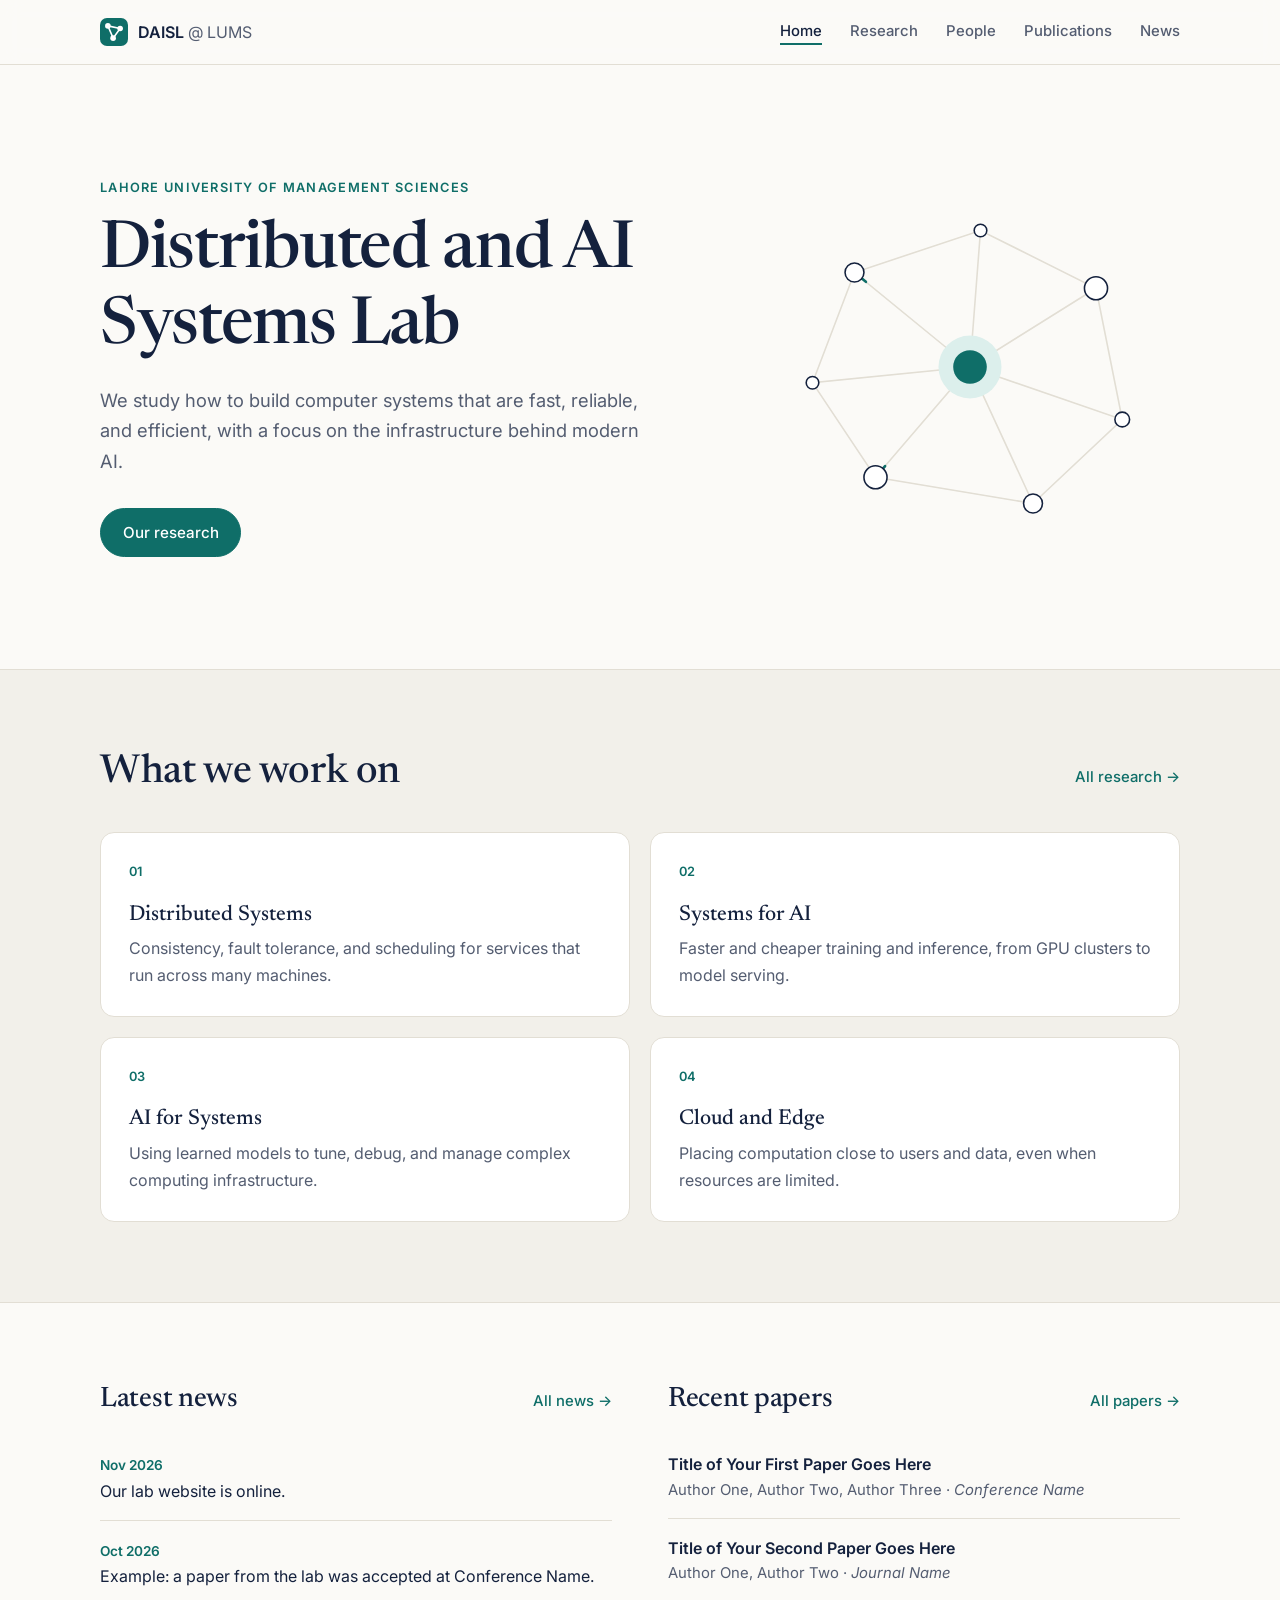
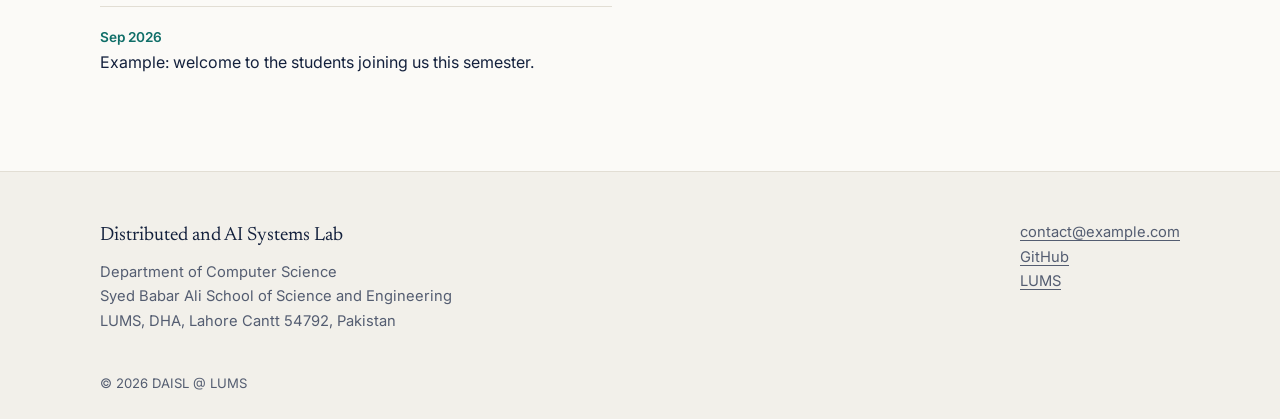
==== index.html @ 784e1e5e "Add multi-page website for the DAISL lab Static HTML and CSS with no build step: Home, Research, Peo" ====
<!doctype html>
<html lang="en">
<head>
  <meta charset="utf-8">
  <meta name="viewport" content="width=device-width, initial-scale=1">
  <title>Distributed and AI Systems Lab @ LUMS</title>
  <meta name="description" content="The Distributed and AI Systems Lab (DAISL) at LUMS researches distributed systems and the infrastructure behind modern AI.">
  <meta property="og:title" content="Distributed and AI Systems Lab @ LUMS">
  <meta property="og:description" content="Research on distributed systems and the infrastructure behind modern AI.">
  <meta property="og:type" content="website">

  <link rel="icon" href="assets/favicon.svg" type="image/svg+xml">
  <link rel="preconnect" href="https://fonts.googleapis.com">
  <link rel="preconnect" href="https://fonts.gstatic.com" crossorigin>
  <link href="https://fonts.googleapis.com/css2?family=Inter:wght@400;500;600&family=Newsreader:opsz,wght@6..72,400;6..72,500&display=swap" rel="stylesheet">
  <link rel="stylesheet" href="assets/styles.css">
</head>
<body>
  <a class="skip-link" href="#main">Skip to content</a>

  <!-- Header: the same on every page. aria-current marks the open page. -->
  <header class="site-header">
    <div class="wrap header-inner">
      <a class="brand" href="index.html">
        <img src="assets/favicon.svg" alt="" width="28" height="28">
        <span>DAISL <span class="brand-sub">@ LUMS</span></span>
      </a>
      <nav aria-label="Main">
        <a href="index.html" aria-current="page">Home</a>
        <a href="research.html">Research</a>
        <a href="people.html">People</a>
        <a href="publications.html">Publications</a>
        <a href="news.html">News</a>
      </nav>
    </div>
  </header>

  <main id="main">

    <!-- ============ Hero ============ -->
    <section class="hero">
      <div class="wrap hero-inner">
        <div>
          <p class="eyebrow">Lahore University of Management Sciences</p>
          <h1>Distributed and AI Systems Lab</h1>
          <p class="lead">We study how to build computer systems that are fast, reliable, and efficient, with a focus on the infrastructure behind modern AI.</p>
          <div class="actions">
            <a class="button primary" href="research.html">Our research</a>
          </div>
        </div>

        <!-- Decorative network graphic -->
        <svg class="network" viewBox="0 0 400 360" aria-hidden="true" focusable="false">
          <g class="edges">
            <path d="M200 180 L90 90 L210 50 L320 105 L200 180 L345 230 L260 310 L200 180 L110 285 L50 195 L200 180"/>
            <path d="M90 90 L50 195 M210 50 L200 180 M320 105 L345 230 M110 285 L260 310"/>
          </g>
          <g class="signals">
            <path d="M90 90 L200 180 L345 230"/>
            <path d="M110 285 L200 180 L320 105"/>
          </g>
          <g class="nodes">
            <circle cx="90" cy="90" r="9"/>
            <circle cx="210" cy="50" r="6"/>
            <circle cx="320" cy="105" r="11"/>
            <circle cx="345" cy="230" r="7"/>
            <circle cx="260" cy="310" r="9"/>
            <circle cx="110" cy="285" r="11"/>
            <circle cx="50" cy="195" r="6"/>
          </g>
          <circle class="halo" cx="200" cy="180" r="30"/>
          <circle class="hub" cx="200" cy="180" r="16"/>
        </svg>
      </div>
    </section>

    <!-- ============ Research overview ============ -->
    <section class="section alt">
      <div class="wrap">
        <div class="section-head">
          <h2>What we work on</h2>
          <a href="research.html">All research →</a>
        </div>

        <div class="cards">
          <a class="card" href="research.html#distributed-systems">
            <span class="card-number">01</span>
            <h3>Distributed Systems</h3>
            <p>Consistency, fault tolerance, and scheduling for services that run across many machines.</p>
          </a>
          <a class="card" href="research.html#systems-for-ai">
            <span class="card-number">02</span>
            <h3>Systems for AI</h3>
            <p>Faster and cheaper training and inference, from GPU clusters to model serving.</p>
          </a>
          <a class="card" href="research.html#ai-for-systems">
            <span class="card-number">03</span>
            <h3>AI for Systems</h3>
            <p>Using learned models to tune, debug, and manage complex computing infrastructure.</p>
          </a>
          <a class="card" href="research.html#cloud-and-edge">
            <span class="card-number">04</span>
            <h3>Cloud and Edge</h3>
            <p>Placing computation close to users and data, even when resources are limited.</p>
          </a>
        </div>
      </div>
    </section>

    <!-- ============ Latest ============ -->
    <section class="section">
      <div class="wrap columns">
        <!-- Keep this short: copy the newest items from news.html -->
        <div>
          <div class="section-head">
            <h2>Latest news</h2>
            <a href="news.html">All news →</a>
          </div>
          <ul class="brief">
            <li>
              <time datetime="2026-11">Nov 2026</time>
              <p>Our lab website is online.</p>
            </li>
            <li>
              <time datetime="2026-10">Oct 2026</time>
              <p>Example: a paper from the lab was accepted at Conference Name.</p>
            </li>
            <li>
              <time datetime="2026-09">Sep 2026</time>
              <p>Example: welcome to the students joining us this semester.</p>
            </li>
          </ul>
        </div>

        <!-- Keep this short: copy the newest papers from publications.html -->
        <div>
          <div class="section-head">
            <h2>Recent papers</h2>
            <a href="publications.html">All papers →</a>
          </div>
          <ul class="brief">
            <li>
              <p class="paper-title">Title of Your First Paper Goes Here</p>
              <p class="paper-meta">Author One, Author Two, Author Three · <em>Conference Name</em></p>
            </li>
            <li>
              <p class="paper-title">Title of Your Second Paper Goes Here</p>
              <p class="paper-meta">Author One, Author Two · <em>Journal Name</em></p>
            </li>
          </ul>
        </div>
      </div>
    </section>

  </main>

  <!-- Footer: the same on every page -->
  <footer class="site-footer">
    <div class="wrap footer-inner">
      <div>
        <p class="footer-name">Distributed and AI Systems Lab</p>
        <p>Department of Computer Science<br>
           Syed Babar Ali School of Science and Engineering<br>
           LUMS, DHA, Lahore Cantt 54792, Pakistan</p>
      </div>
      <ul>
        <li><a href="mailto:contact@example.com">contact@example.com</a></li>
        <li><a href="https://github.com/DAISL-Lums">GitHub</a></li>
        <li><a href="https://lums.edu.pk">LUMS</a></li>
      </ul>
    </div>
    <div class="wrap">
      <p class="copyright">© 2026 DAISL @ LUMS</p>
    </div>
  </footer>
</body>
</html>
---- assets/styles.css ----
/* =========================================================
   Theme: change these colors and fonts to restyle the site
   ========================================================= */
:root {
  --bg: #fbfaf7;
  --bg-alt: #f2f0ea;
  --surface: #ffffff;
  --text: #14213d;
  --muted: #545d71;
  --line: #e2ded4;
  --accent: #0f6e68;
  --accent-soft: #dcefec;
  --on-accent: #ffffff;

  --serif: "Newsreader", Georgia, serif;
  --sans: "Inter", system-ui, -apple-system, "Segoe UI", sans-serif;

  --radius: 14px;
  color-scheme: light;
}

@media (prefers-color-scheme: dark) {
  :root {
    --bg: #0d1321;
    --bg-alt: #121a2b;
    --surface: #172136;
    --text: #e9ecf3;
    --muted: #a4adc1;
    --line: #27324a;
    --accent: #5ccfc4;
    --accent-soft: #163a41;
    --on-accent: #07201e;
    color-scheme: dark;
  }
}

/* ---------- Base ---------- */
* { box-sizing: border-box; margin: 0; padding: 0; }

html { scroll-behavior: smooth; scroll-padding-top: 64px; }

body {
  background: var(--bg);
  color: var(--text);
  font: 400 1rem/1.65 var(--sans);
  -webkit-font-smoothing: antialiased;
  /* keeps the footer at the bottom on short pages */
  display: flex; flex-direction: column; min-height: 100vh;
}
main { flex: 1; }

h1, h2, h3 { font-family: var(--serif); font-weight: 500; line-height: 1.15; }
h1 { font-size: clamp(2.5rem, 6vw, 4.1rem); letter-spacing: -0.02em; }
h2 { font-size: clamp(1.9rem, 4vw, 2.5rem); letter-spacing: -0.01em; }
h3 { font-size: 1.35rem; }

a { color: var(--accent); text-underline-offset: 3px; }
a:focus-visible { outline: 2px solid var(--accent); outline-offset: 3px; border-radius: 3px; }

ul, ol { list-style: none; }
img { max-width: 100%; }

.wrap { width: min(1080px, 100% - 2.5rem); margin-inline: auto; }

.skip-link {
  position: absolute; left: -999px;
  background: var(--accent); color: var(--on-accent);
  padding: 0.5rem 1rem; z-index: 20;
}
.skip-link:focus { left: 1rem; top: 1rem; }

/* ---------- Header ---------- */
.site-header {
  position: sticky; top: 0; z-index: 10;
  background: color-mix(in srgb, var(--bg) 88%, transparent);
  backdrop-filter: blur(10px);
  border-bottom: 1px solid var(--line);
}
.header-inner {
  display: flex; align-items: center; justify-content: space-between;
  gap: 1rem; min-height: 64px;
}
.brand {
  display: flex; align-items: center; gap: 0.6rem;
  color: var(--text); text-decoration: none; font-weight: 600;
  white-space: nowrap;
}
.brand-sub { color: var(--muted); font-weight: 400; }
.site-header nav { display: flex; gap: 1.75rem; }
.site-header nav a {
  color: var(--muted); text-decoration: none; font-size: 0.93rem; font-weight: 500;
  border-bottom: 2px solid transparent;
}
.site-header nav a:hover { color: var(--text); }
.site-header nav a[aria-current="page"] { color: var(--text); border-bottom-color: var(--accent); }

/* ---------- Hero ---------- */
.hero { padding: clamp(3.5rem, 9vw, 7rem) 0; }
.hero-inner {
  display: grid; grid-template-columns: 1.25fr 1fr;
  gap: 3rem; align-items: center;
}
.eyebrow {
  color: var(--accent); font-size: 0.8rem; font-weight: 600;
  letter-spacing: 0.1em; text-transform: uppercase; margin-bottom: 1rem;
}
.lead { color: var(--muted); font-size: 1.15rem; max-width: 34rem; margin-top: 1.25rem; }
.actions { display: flex; flex-wrap: wrap; gap: 0.75rem; margin-top: 2rem; }

.button {
  display: inline-block; padding: 0.7rem 1.35rem;
  border: 1px solid var(--line); border-radius: 999px;
  color: var(--text); text-decoration: none; font-weight: 500; font-size: 0.95rem;
  transition: border-color 0.2s, transform 0.2s;
}
.button:hover { border-color: var(--accent); transform: translateY(-1px); }
.button.primary { background: var(--accent); border-color: var(--accent); color: var(--on-accent); }

.network { width: 100%; height: auto; max-width: 420px; justify-self: end; }
.network .edges path { fill: none; stroke: var(--line); stroke-width: 1.5; }
.network .signals path {
  fill: none; stroke: var(--accent); stroke-width: 2.5; stroke-linecap: round;
  stroke-dasharray: 14 420; animation: travel 5s linear infinite;
}
.network .signals path + path { animation-delay: -2.5s; }
.network .nodes circle { fill: var(--surface); stroke: var(--text); stroke-width: 1.5; }
.network .halo { fill: var(--accent-soft); }
.network .hub { fill: var(--accent); }

@keyframes travel {
  from { stroke-dashoffset: 434; }
  to   { stroke-dashoffset: 0; }
}

/* ---------- Sections ---------- */
.section { padding: clamp(3rem, 7vw, 5rem) 0; border-top: 1px solid var(--line); }
.section.alt { background: var(--bg-alt); }
.section-head {
  display: flex; flex-wrap: wrap; align-items: baseline; justify-content: space-between;
  gap: 0.5rem 1rem;
}
.section-head a { font-size: 0.93rem; font-weight: 500; text-decoration: none; }
.section-head a:hover { text-decoration: underline; }

/* ---------- Page header (inner pages) ---------- */
.page-header { padding: clamp(3rem, 7vw, 5rem) 0 clamp(2.5rem, 5vw, 3.5rem); }
.page-header h1 { font-size: clamp(2.4rem, 5.5vw, 3.4rem); }
.page-header .lead { margin-top: 0.9rem; }
.jump { display: flex; flex-wrap: wrap; gap: 0.6rem; margin-top: 1.75rem; }
.jump a {
  border: 1px solid var(--line); border-radius: 999px; padding: 0.35rem 0.95rem;
  color: var(--text); text-decoration: none; font-size: 0.88rem; font-weight: 500;
}
.jump a:hover { border-color: var(--accent); }

/* ---------- Home: news and papers side by side ---------- */
.columns { display: grid; grid-template-columns: 1fr 1fr; gap: 3.5rem; }
.columns h2 { font-size: 1.75rem; }
.brief { margin-top: 1.25rem; }
.brief li { padding: 1rem 0; border-bottom: 1px solid var(--line); }
.brief li:last-child { border-bottom: 0; }
.brief time { color: var(--accent); font-weight: 600; font-size: 0.85rem; }

/* ---------- Research ---------- */
.split { display: grid; grid-template-columns: 1fr 1.6fr; gap: 1.5rem 3rem; }
.area h3 { margin: 1.75rem 0 0.75rem; font-size: 1.2rem; }
.bullets { color: var(--muted); }
.bullets li { position: relative; padding-left: 1.25rem; margin-bottom: 0.35rem; }
.bullets li::before {
  content: ""; position: absolute; left: 0; top: 0.62em;
  width: 7px; height: 7px; border-radius: 50%; background: var(--accent);
}
.project {
  margin-top: 1.75rem; padding: 1.25rem 1.5rem;
  background: var(--surface); border: 1px solid var(--line); border-radius: var(--radius);
}
.project-label {
  color: var(--accent); font-size: 0.75rem; font-weight: 600;
  letter-spacing: 0.08em; text-transform: uppercase; margin-bottom: 0.35rem;
}

.cards {
  display: grid; grid-template-columns: repeat(auto-fit, minmax(min(100%, 420px), 1fr));
  gap: 1.25rem; margin-top: 2.25rem;
}
.card {
  background: var(--surface); border: 1px solid var(--line);
  border-radius: var(--radius); padding: 1.75rem;
  color: var(--text); text-decoration: none;
  transition: border-color 0.2s, transform 0.2s;
}
.card:hover { border-color: var(--accent); transform: translateY(-3px); }
.card-number { display: block; color: var(--accent); font-size: 0.8rem; font-weight: 600; margin-bottom: 1.25rem; }
.card p { color: var(--muted); margin-top: 0.5rem; }

/* ---------- People ---------- */
.group-title { margin: 2.25rem 0 1.25rem; color: var(--muted); }
.people {
  display: grid; grid-template-columns: repeat(auto-fill, minmax(min(100%, 240px), 1fr));
  gap: 1.5rem;
}
.people li { display: flex; align-items: center; gap: 1rem; }
.avatar {
  flex: none; width: 64px; height: 64px; border-radius: 50%;
  display: grid; place-items: center; object-fit: cover;
  background: var(--accent-soft); color: var(--accent);
  font-family: var(--serif); font-size: 1.25rem;
}
.person-name { color: var(--text); font-weight: 600; text-decoration: none; }
.person-name:hover { color: var(--accent); }
.people p { color: var(--muted); font-size: 0.9rem; }

.profile { display: flex; align-items: flex-start; gap: 2rem; margin-top: 2rem; }
.profile > div { max-width: 40rem; }
.avatar.large { width: 140px; height: 140px; font-size: 2.5rem; }
.role { color: var(--muted); margin: 0.25rem 0 0.9rem; font-size: 0.93rem; }
.profile .paper-links { margin-top: 0.9rem; }

.rows { margin-top: 1.5rem; }
.rows li {
  display: flex; flex-wrap: wrap; justify-content: space-between; gap: 0.25rem 1rem;
  padding: 0.9rem 0; border-bottom: 1px solid var(--line);
}
.rows li:last-child { border-bottom: 0; }

/* ---------- Publications ---------- */
.year { display: grid; grid-template-columns: 8rem 1fr; gap: 1rem; }
.year + .year { margin-top: 3rem; }
.year h2 { color: var(--muted); font-size: 1.6rem; }
details { margin-top: 0.4rem; font-size: 0.93rem; }
summary { cursor: pointer; color: var(--muted); width: fit-content; }
details p { margin-top: 0.4rem; max-width: 44rem; }
.papers li { padding-bottom: 1.25rem; margin-bottom: 1.25rem; border-bottom: 1px solid var(--line); }
.papers li:last-child { border-bottom: 0; margin-bottom: 0; padding-bottom: 0; }
.paper-title { font-weight: 600; }
.paper-meta { color: var(--muted); font-size: 0.93rem; }
.paper-links { display: flex; gap: 1rem; font-size: 0.88rem; font-weight: 500; margin-top: 0.35rem; }

/* ---------- News ---------- */
.news li {
  display: grid; grid-template-columns: 8rem 1fr; gap: 1rem;
  padding: 1.75rem 0; border-bottom: 1px solid var(--line);
}
.news li:first-child { padding-top: 0; }
.news li:last-child { border-bottom: 0; padding-bottom: 0; }
.news time { color: var(--accent); font-weight: 600; font-size: 0.9rem; padding-top: 0.2rem; }
.news h2 { font-size: 1.45rem; }
.news p { color: var(--muted); margin-top: 0.4rem; max-width: 44rem; }

/* ---------- Footer ---------- */
.site-footer {
  background: var(--bg-alt); border-top: 1px solid var(--line);
  padding: 3rem 0 1.5rem; color: var(--muted); font-size: 0.92rem;
}
.footer-inner { display: flex; flex-wrap: wrap; justify-content: space-between; gap: 2rem; }
.footer-name { color: var(--text); font-family: var(--serif); font-size: 1.2rem; margin-bottom: 0.5rem; }
.site-footer a { color: var(--muted); }
.site-footer a:hover { color: var(--accent); }
.copyright { margin-top: 2.5rem; font-size: 0.82rem; }

/* ---------- Small screens ---------- */
@media (max-width: 760px) {
  html { scroll-padding-top: 84px; }
  .header-inner { flex-direction: column; align-items: flex-start; gap: 0.4rem; padding-block: 0.75rem; }
  .site-header nav { width: 100%; flex-wrap: wrap; justify-content: space-between; gap: 0.25rem 0.75rem; }
  .hero-inner, .columns, .split { grid-template-columns: 1fr; }
  .network { max-width: 300px; justify-self: center; }
  .year, .news li { grid-template-columns: 1fr; gap: 0.4rem; }
  .profile { flex-direction: column; gap: 1.25rem; }
}

@media (prefers-reduced-motion: reduce) {
  html { scroll-behavior: auto; }
  *, *::before, *::after { transition: none !important; animation: none !important; }
  .network .signals { display: none; }
}
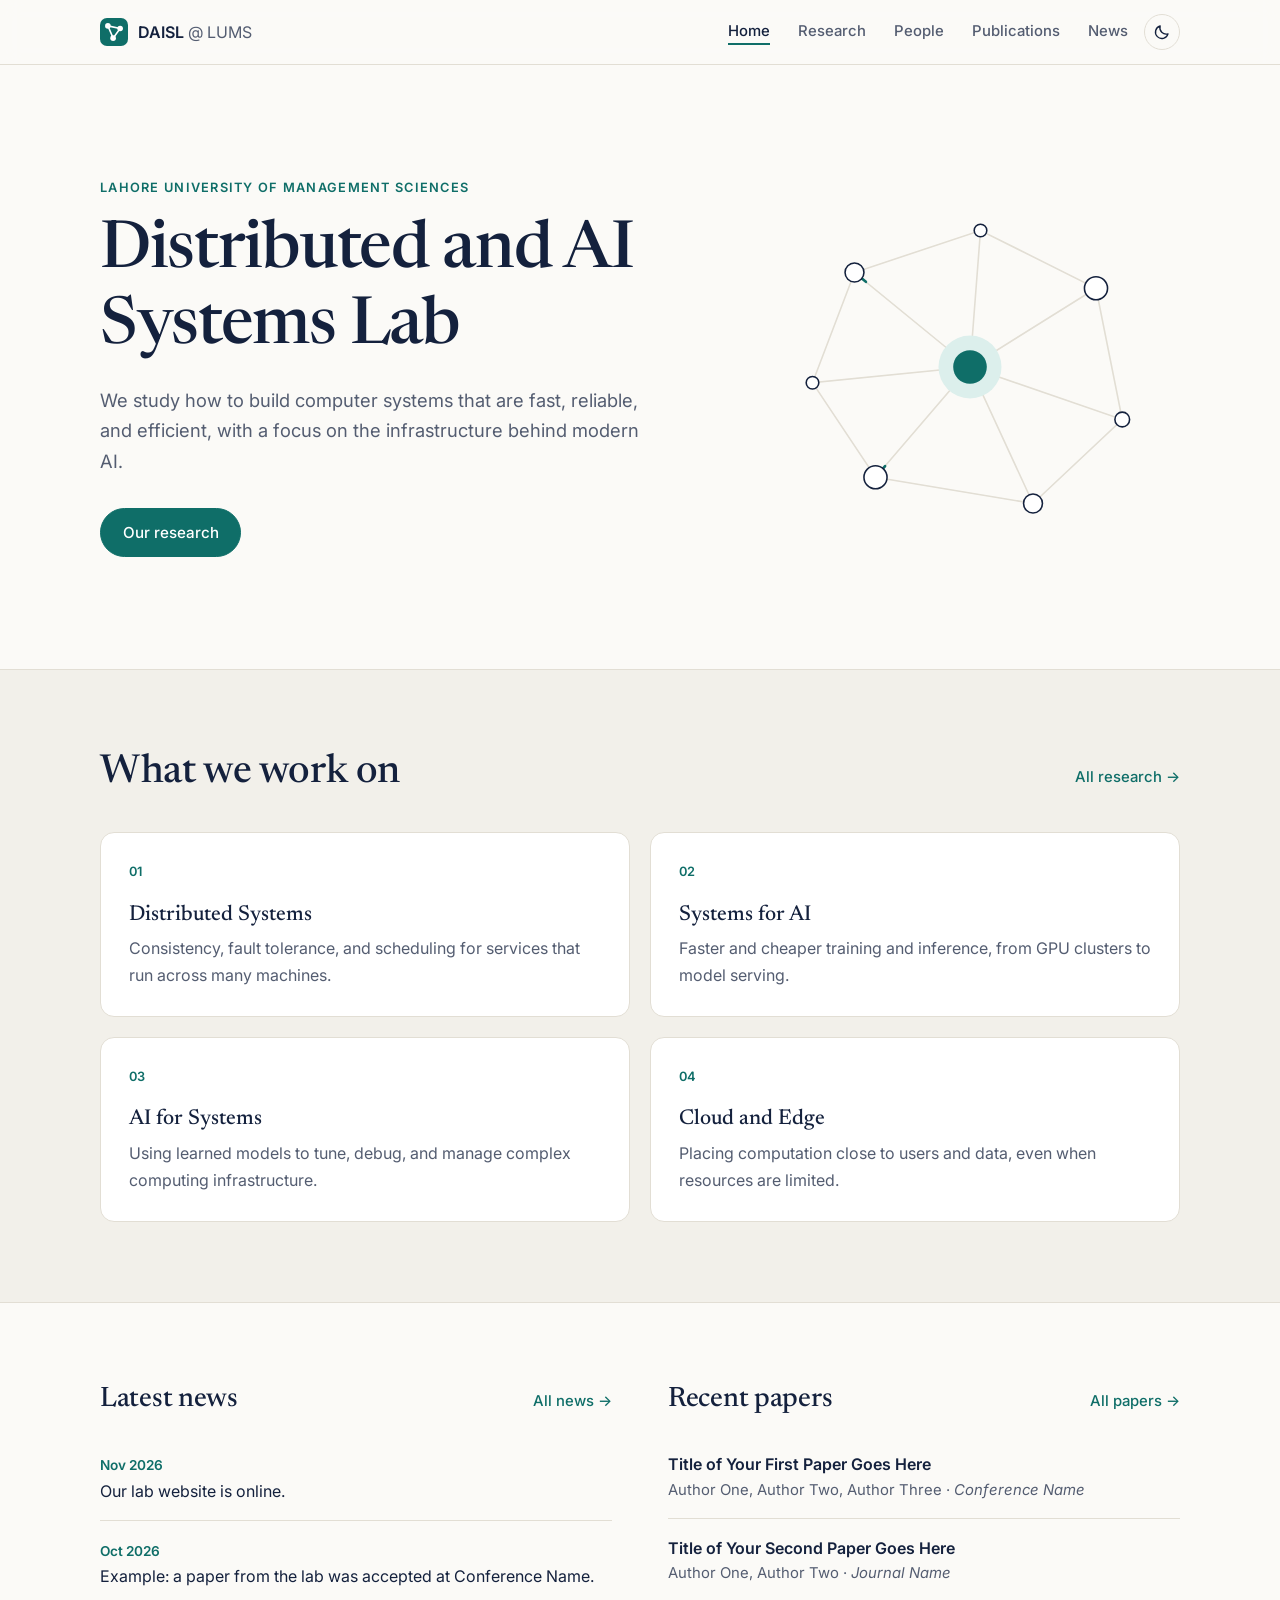
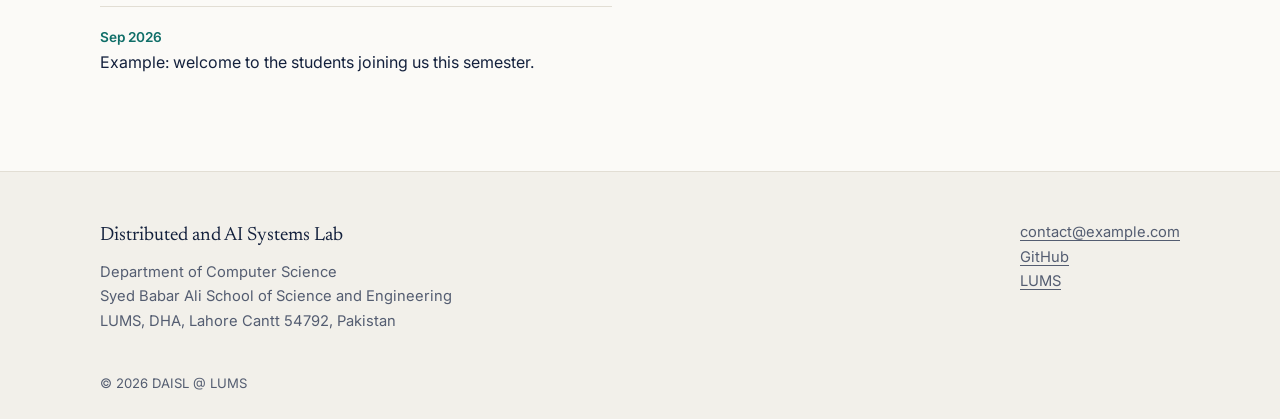
==== commit 60b856d7: "Default to light mode and add a theme toggle The site followed the visitor's system theme. It now op" ====
--- a/index.html
+++ b/index.html
@@ -14,6 +14,7 @@
   <link rel="preconnect" href="https://fonts.gstatic.com" crossorigin>
   <link href="https://fonts.googleapis.com/css2?family=Inter:wght@400;500;600&family=Newsreader:opsz,wght@6..72,400;6..72,500&display=swap" rel="stylesheet">
   <link rel="stylesheet" href="assets/styles.css">
+  <script src="assets/theme.js"></script>
 </head>
 <body>
   <a class="skip-link" href="#main">Skip to content</a>
@@ -32,6 +33,10 @@
         <a href="publications.html">Publications</a>
         <a href="news.html">News</a>
       </nav>
+      <button class="theme-toggle" type="button" aria-label="Switch to dark mode" hidden>
+        <svg class="icon-moon" viewBox="0 0 24 24" aria-hidden="true"><path d="M20 14.5A8.5 8.5 0 0 1 9.5 4a8.5 8.5 0 1 0 10.5 10.5Z"/></svg>
+        <svg class="icon-sun" viewBox="0 0 24 24" aria-hidden="true"><circle cx="12" cy="12" r="4"/><path d="M12 2v2.5M12 19.5V22M2 12h2.5M19.5 12H22M4.9 4.9l1.8 1.8M17.3 17.3l1.8 1.8M19.1 4.9l-1.8 1.8M6.7 17.3l-1.8 1.8"/></svg>
+      </button>
     </div>
   </header>
 
--- a/assets/styles.css
+++ b/assets/styles.css
@@ -19,19 +19,18 @@
   color-scheme: light;
 }
 
-@media (prefers-color-scheme: dark) {
-  :root {
-    --bg: #0d1321;
-    --bg-alt: #121a2b;
-    --surface: #172136;
-    --text: #e9ecf3;
-    --muted: #a4adc1;
-    --line: #27324a;
-    --accent: #5ccfc4;
-    --accent-soft: #163a41;
-    --on-accent: #07201e;
-    color-scheme: dark;
-  }
+/* Dark colors, used when the visitor picks them with the header button */
+:root[data-theme="dark"] {
+  --bg: #0d1321;
+  --bg-alt: #121a2b;
+  --surface: #172136;
+  --text: #e9ecf3;
+  --muted: #a4adc1;
+  --line: #27324a;
+  --accent: #5ccfc4;
+  --accent-soft: #163a41;
+  --on-accent: #07201e;
+  color-scheme: dark;
 }
 
 /* ---------- Base ---------- */
@@ -86,13 +85,30 @@
   white-space: nowrap;
 }
 .brand-sub { color: var(--muted); font-weight: 400; }
-.site-header nav { display: flex; gap: 1.75rem; }
+.site-header nav { display: flex; gap: 1.75rem; margin-left: auto; }
 .site-header nav a {
   color: var(--muted); text-decoration: none; font-size: 0.93rem; font-weight: 500;
   border-bottom: 2px solid transparent;
 }
 .site-header nav a:hover { color: var(--text); }
 .site-header nav a[aria-current="page"] { color: var(--text); border-bottom-color: var(--accent); }
+
+.theme-toggle {
+  flex: none; width: 36px; height: 36px; border-radius: 50%;
+  display: grid; place-items: center; cursor: pointer;
+  background: transparent; border: 1px solid var(--line); color: var(--text);
+  transition: border-color 0.2s;
+}
+.theme-toggle[hidden] { display: none; }
+.theme-toggle:hover { border-color: var(--accent); }
+.theme-toggle:focus-visible { outline: 2px solid var(--accent); outline-offset: 3px; }
+.theme-toggle svg {
+  width: 18px; height: 18px; fill: none; stroke: currentColor;
+  stroke-width: 1.8; stroke-linecap: round; stroke-linejoin: round;
+}
+.theme-toggle .icon-sun,
+:root[data-theme="dark"] .theme-toggle .icon-moon { display: none; }
+:root[data-theme="dark"] .theme-toggle .icon-sun { display: block; }
 
 /* ---------- Hero ---------- */
 .hero { padding: clamp(3.5rem, 9vw, 7rem) 0; }
@@ -261,8 +277,10 @@
 /* ---------- Small screens ---------- */
 @media (max-width: 760px) {
   html { scroll-padding-top: 84px; }
-  .header-inner { flex-direction: column; align-items: flex-start; gap: 0.4rem; padding-block: 0.75rem; }
-  .site-header nav { width: 100%; flex-wrap: wrap; justify-content: space-between; gap: 0.25rem 0.75rem; }
+  .header-inner { flex-wrap: wrap; gap: 0.4rem 1rem; padding-block: 0.6rem; }
+  .theme-toggle { margin-left: auto; width: 32px; height: 32px; }
+  /* the menu drops to its own row under the name and button */
+  .site-header nav { order: 1; width: 100%; flex-wrap: wrap; justify-content: space-between; gap: 0.25rem 0.5rem; }
   .hero-inner, .columns, .split { grid-template-columns: 1fr; }
   .network { max-width: 300px; justify-self: center; }
   .year, .news li { grid-template-columns: 1fr; gap: 0.4rem; }
